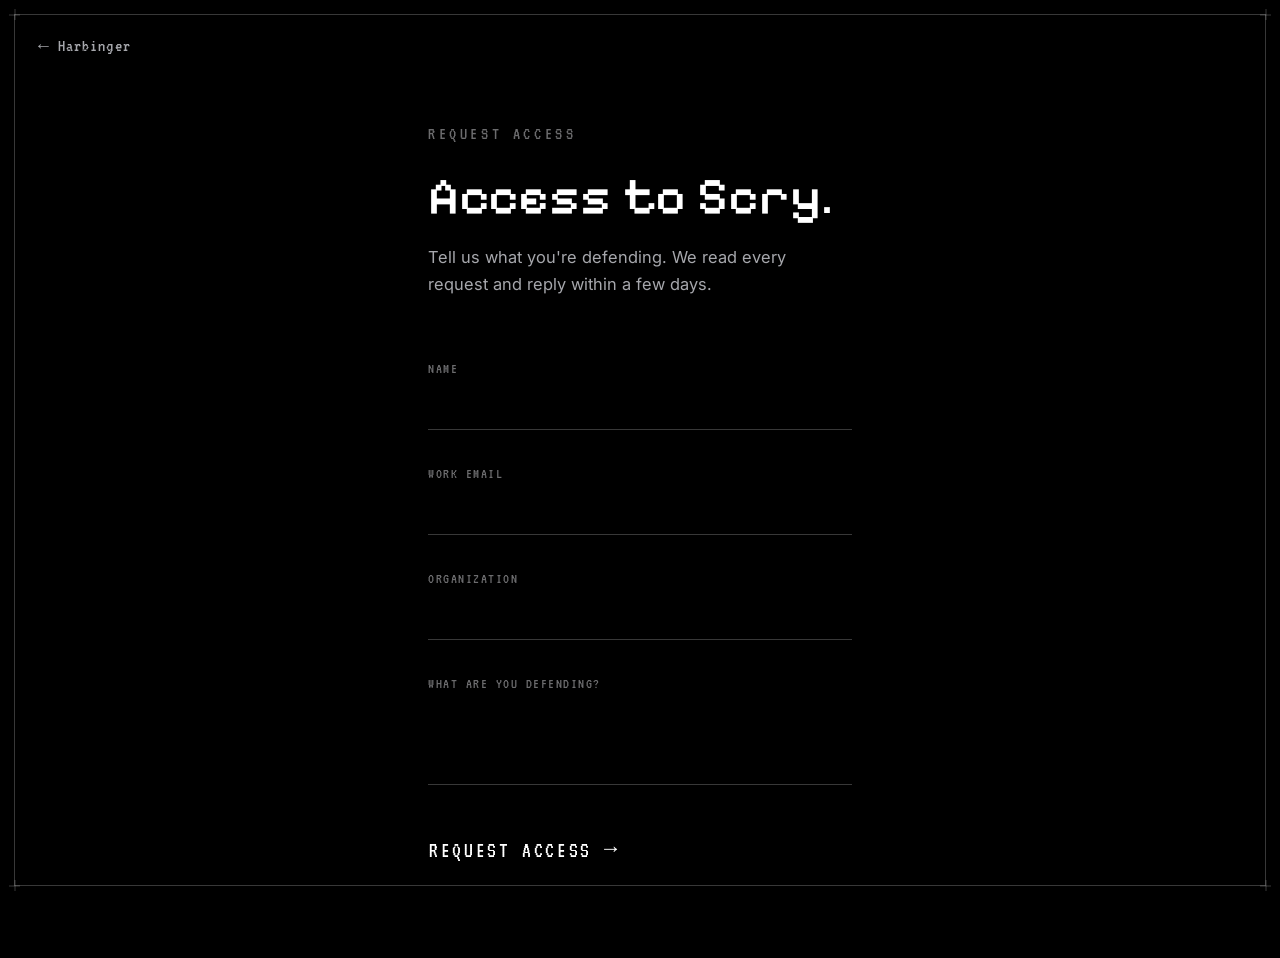
==== access.html @ ead59675 "Revert to cityscape, separate access page + section spacers, code blocks + framed callout in article" ====
<!DOCTYPE html>
<html lang="en">
<head>
<meta charset="UTF-8" />
<meta name="viewport" content="width=device-width, initial-scale=1.0" />
<title>Request access · Harbinger Labs</title>
<meta name="description" content="Request access to Scry — Harbinger Labs' world model for cybersecurity." />
<link rel="preconnect" href="https://fonts.googleapis.com" />
<link rel="preconnect" href="https://fonts.gstatic.com" crossorigin />
<link href="https://fonts.googleapis.com/css2?family=Pixelify+Sans:wght@400;500;600&family=Inter:wght@400;500;600&family=VT323&display=swap" rel="stylesheet" />
<style>
  :root{
    --bg:#000; --ink:#fff; --ink-2:#C9CACE; --dim:#A6A7AC; --faint:#6C6C6E;
    --line:rgba(255,255,255,.22); --line-soft:rgba(255,255,255,.10);
    --pixel:'Pixelify Sans',monospace; --body:'Inter',system-ui,sans-serif; --term:'VT323',monospace;
    --ease:cubic-bezier(.22,.61,.36,1); --frame:14px;
  }
  *{box-sizing:border-box;margin:0;padding:0}
  html{-webkit-text-size-adjust:100%}
  body{background:var(--bg);color:var(--ink);font-family:var(--body);font-weight:400;line-height:1.6;
    -webkit-font-smoothing:antialiased;min-height:100vh}
  a{color:inherit;text-decoration:none}
  ::selection{background:#fff;color:#000}

  /* architectural frame */
  .grid{position:fixed;inset:0;z-index:1;pointer-events:none}
  .grid__frame{position:absolute;inset:var(--frame);border:1px solid var(--line)}
  .tick{position:absolute;width:11px;height:11px}
  .tick::before,.tick::after{content:"";position:absolute;background:var(--line)}
  .tick::before{left:50%;top:0;bottom:0;width:1px;transform:translateX(-.5px)}
  .tick::after{top:50%;left:0;right:0;height:1px;transform:translateY(-.5px)}
  .tick.tl{left:calc(var(--frame) - 5px);top:calc(var(--frame) - 5px)}
  .tick.tr{right:calc(var(--frame) - 5px);top:calc(var(--frame) - 5px)}
  .tick.bl{left:calc(var(--frame) - 5px);bottom:calc(var(--frame) - 5px)}
  .tick.br{right:calc(var(--frame) - 5px);bottom:calc(var(--frame) - 5px)}

  .back{position:fixed;top:calc(var(--frame) + 18px);left:calc(var(--frame) + 24px);z-index:3;
    font-family:var(--term);font-size:18px;letter-spacing:.06em;color:var(--dim);transition:color .3s var(--ease)}
  .back:hover{color:#fff}

  .wrap{position:relative;z-index:2;min-height:100vh;display:flex;flex-direction:column;justify-content:center;
    max-width:480px;margin:0 auto;padding:120px 28px 90px}
  .eyebrow{font-family:var(--term);font-size:18px;letter-spacing:.2em;text-transform:uppercase;color:var(--faint);margin-bottom:20px}
  .title{font-family:var(--pixel);font-weight:500;font-size:clamp(34px,7vw,52px);line-height:1.06;letter-spacing:.01em}
  .sub{margin-top:20px;color:var(--dim);font-size:16.5px;line-height:1.62;max-width:42ch}

  /* vertical form */
  .form{margin-top:clamp(40px,7vw,60px);display:flex;flex-direction:column;gap:clamp(24px,4vw,32px)}
  .field{display:flex;flex-direction:column;gap:10px}
  .field span{font-family:var(--term);font-size:15px;letter-spacing:.1em;text-transform:uppercase;color:var(--faint)}
  .field input,.field textarea{background:transparent;border:0;border-bottom:1px solid var(--line);color:#fff;
    font-family:var(--body);font-size:17px;padding:9px 2px;transition:border-color .3s var(--ease);resize:none}
  .field input:focus,.field textarea:focus{outline:none;border-color:#fff}
  .field input.bad,.field textarea.bad{border-color:#E2685F}
  .submit{margin-top:14px;align-self:flex-start;display:inline-flex;align-items:center;gap:12px;background:none;border:0;
    cursor:pointer;color:#fff;font-family:var(--term);font-size:22px;letter-spacing:.12em;text-transform:uppercase;
    padding:6px 1px;position:relative}
  .submit::after{content:"";position:absolute;left:0;bottom:0;height:1px;width:100%;background:#fff;transform:scaleX(0);
    transform-origin:right;transition:transform .35s var(--ease)}
  .submit:hover::after{transform:scaleX(1);transform-origin:left}
  .arr{transition:transform .35s var(--ease);display:inline-block}
  .submit:hover .arr{transform:translateX(8px)}

  .done__k{font-family:var(--pixel);font-weight:500;font-size:clamp(26px,5vw,38px);color:#fff;
    text-shadow:0 0 24px rgba(255,255,255,.30)}
  .done__d{margin-top:18px;color:var(--dim);font-size:16.5px;line-height:1.62}
  .done__d a{color:#fff;border-bottom:1px solid var(--line);padding-bottom:1px}

  @media(prefers-reduced-motion:reduce){*{animation:none!important;transition-duration:.001s!important}}
</style>
</head>
<body>

<div class="grid" aria-hidden="true">
  <div class="grid__frame"></div>
  <span class="tick tl"></span><span class="tick tr"></span>
  <span class="tick bl"></span><span class="tick br"></span>
</div>

<a class="back" href="index.html">← Harbinger</a>

<main class="wrap">
  <p class="eyebrow">Request access</p>
  <h1 class="title">Access to Scry.</h1>
  <p class="sub">Tell us what you're defending. We read every request and reply within a few days.</p>

  <form class="form" id="accessForm" novalidate>
    <label class="field"><span>Name</span><input name="name" type="text" autocomplete="name" required></label>
    <label class="field"><span>Work email</span><input name="email" type="email" autocomplete="email" required></label>
    <label class="field"><span>Organization</span><input name="org" type="text" autocomplete="organization"></label>
    <label class="field"><span>What are you defending?</span><textarea name="use" rows="3"></textarea></label>
    <button class="submit" type="submit"><span>Request access</span><span class="arr">→</span></button>
  </form>

  <div class="done" id="done" hidden>
    <p class="done__k">Request received.</p>
    <p class="done__d">We'll reach you at the address you gave. <a href="index.html">Back to home →</a></p>
  </div>
</main>

<script>
  (function(){
    const f=document.getElementById('accessForm'); if(!f) return;
    const ok=v=>/^[^@\s]+@[^@\s]+\.[^@\s]+$/.test(v);
    f.addEventListener('submit',e=>{
      e.preventDefault();
      const name=f.name.value.trim(), email=f.email.value.trim();
      f.name.classList.toggle('bad',!name);
      f.email.classList.toggle('bad',!ok(email));
      if(!name||!ok(email)) return;
      f.hidden=true; document.getElementById('done').hidden=false;
    });
    [f.name,f.email].forEach(i=>i.addEventListener('input',()=>i.classList.remove('bad')));
  })();
</script>
</body>
</html>
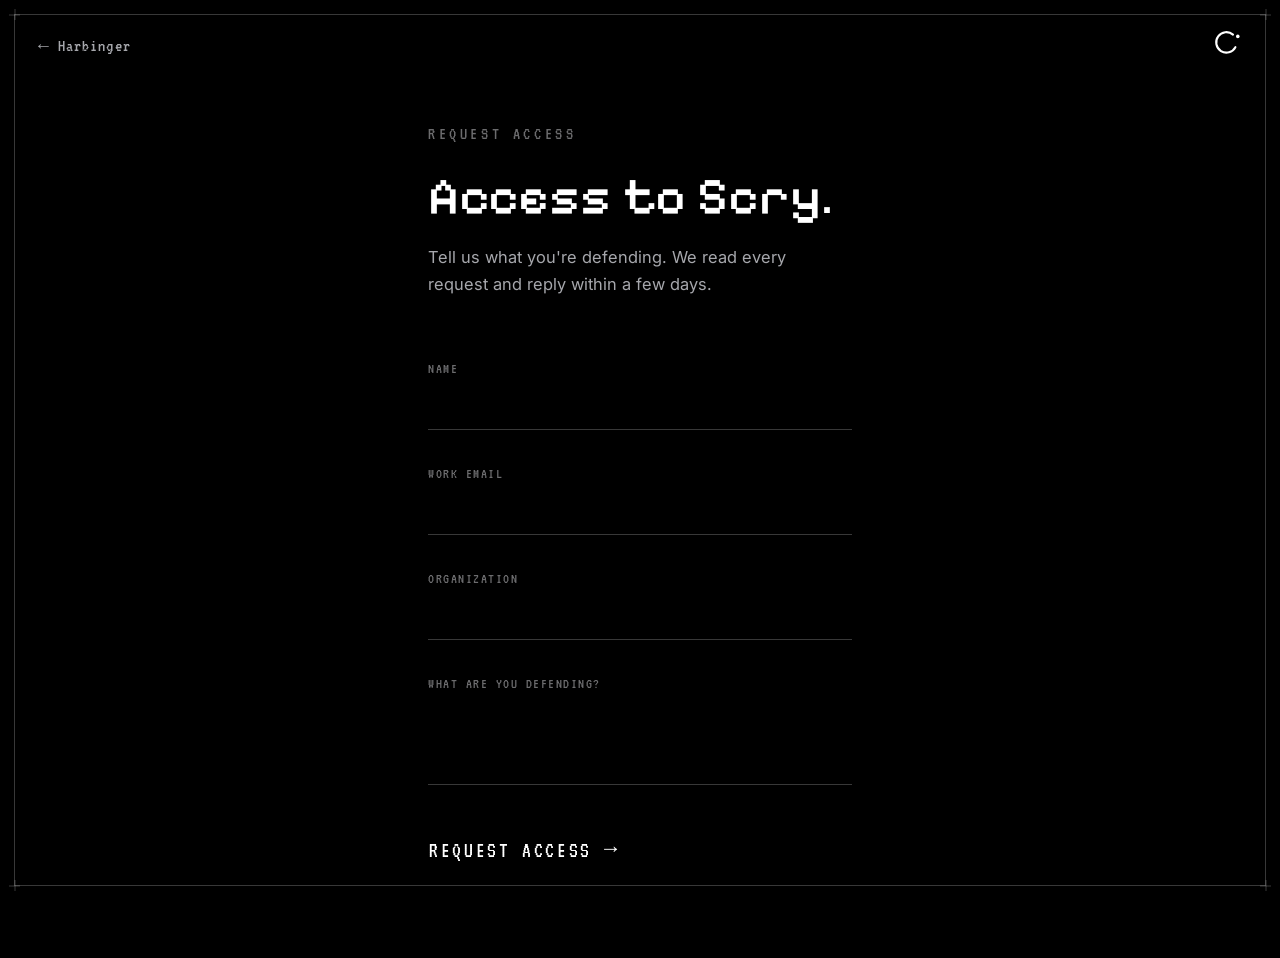
==== commit fa5c1a5a: "Access page logo top-right; clearer closing line" ====
--- a/access.html
+++ b/access.html
@@ -37,6 +37,9 @@
   .back{position:fixed;top:calc(var(--frame) + 18px);left:calc(var(--frame) + 24px);z-index:3;
     font-family:var(--term);font-size:18px;letter-spacing:.06em;color:var(--dim);transition:color .3s var(--ease)}
   .back:hover{color:#fff}
+  .logo{position:fixed;top:calc(var(--frame) + 14px);right:calc(var(--frame) + 24px);z-index:3;display:block;transition:opacity .3s var(--ease)}
+  .logo svg{width:30px;height:30px;display:block}
+  .logo:hover{opacity:.7}
 
   .wrap{position:relative;z-index:2;min-height:100vh;display:flex;flex-direction:column;justify-content:center;
     max-width:480px;margin:0 auto;padding:120px 28px 90px}
@@ -78,6 +81,12 @@
 </div>
 
 <a class="back" href="index.html">← Harbinger</a>
+<a class="logo" href="index.html" aria-label="Harbinger home">
+  <svg viewBox="0 0 100 100" aria-hidden="true">
+    <path d="M70 22 A34 34 0 1 0 78 64" fill="none" stroke="#fff" stroke-width="7" stroke-linecap="round"/>
+    <circle cx="86" cy="28" r="6" fill="#fff"/>
+  </svg>
+</a>
 
 <main class="wrap">
   <p class="eyebrow">Request access</p>
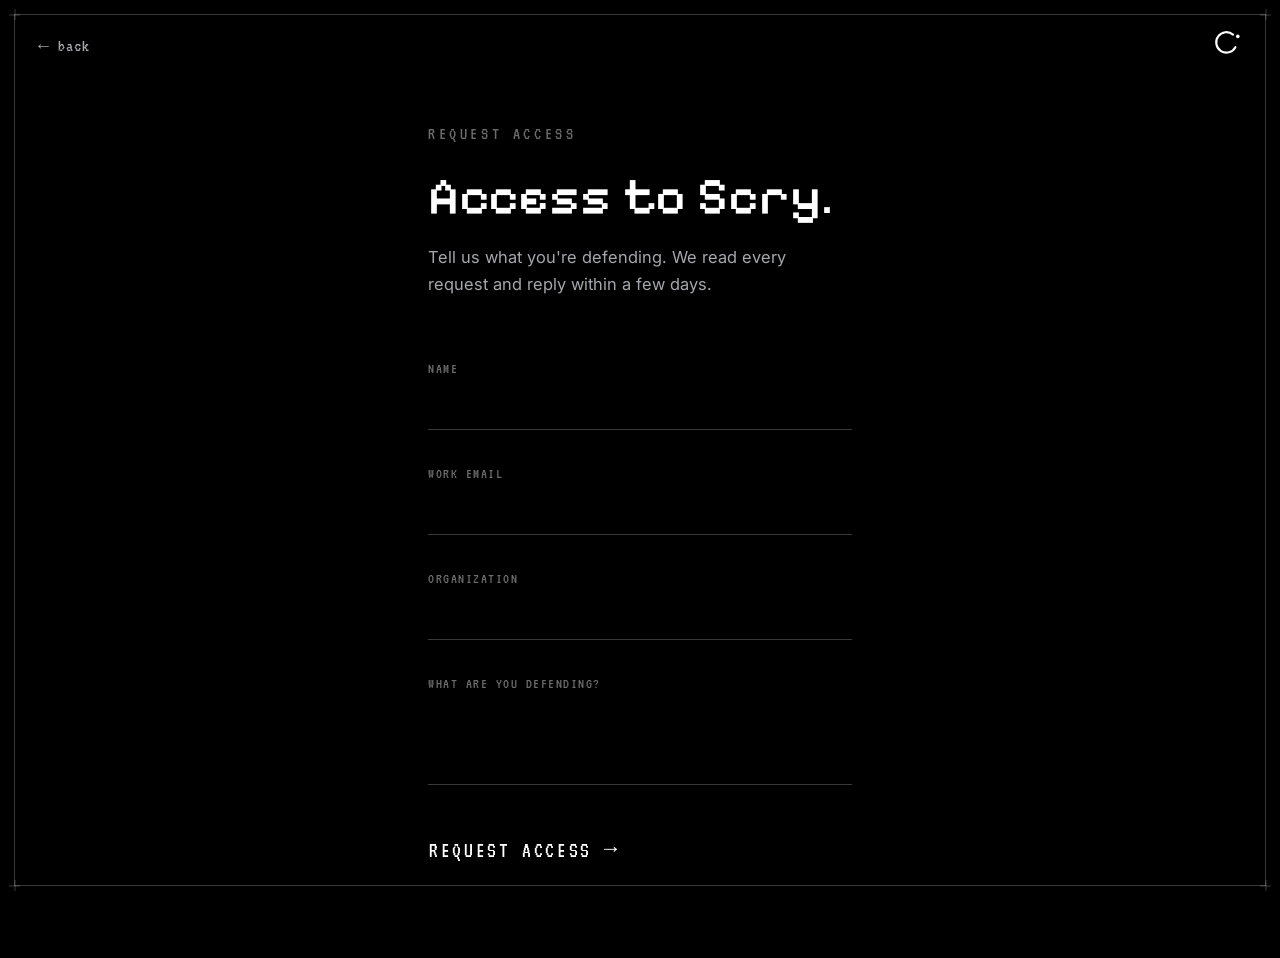
==== commit aca34a93: "Access page: back link reads 'back'" ====
--- a/access.html
+++ b/access.html
@@ -80,7 +80,7 @@
   <span class="tick bl"></span><span class="tick br"></span>
 </div>
 
-<a class="back" href="index.html">← Harbinger</a>
+<a class="back" href="index.html">← back</a>
 <a class="logo" href="index.html" aria-label="Harbinger home">
   <svg viewBox="0 0 100 100" aria-hidden="true">
     <path d="M70 22 A34 34 0 1 0 78 64" fill="none" stroke="#fff" stroke-width="7" stroke-linecap="round"/>
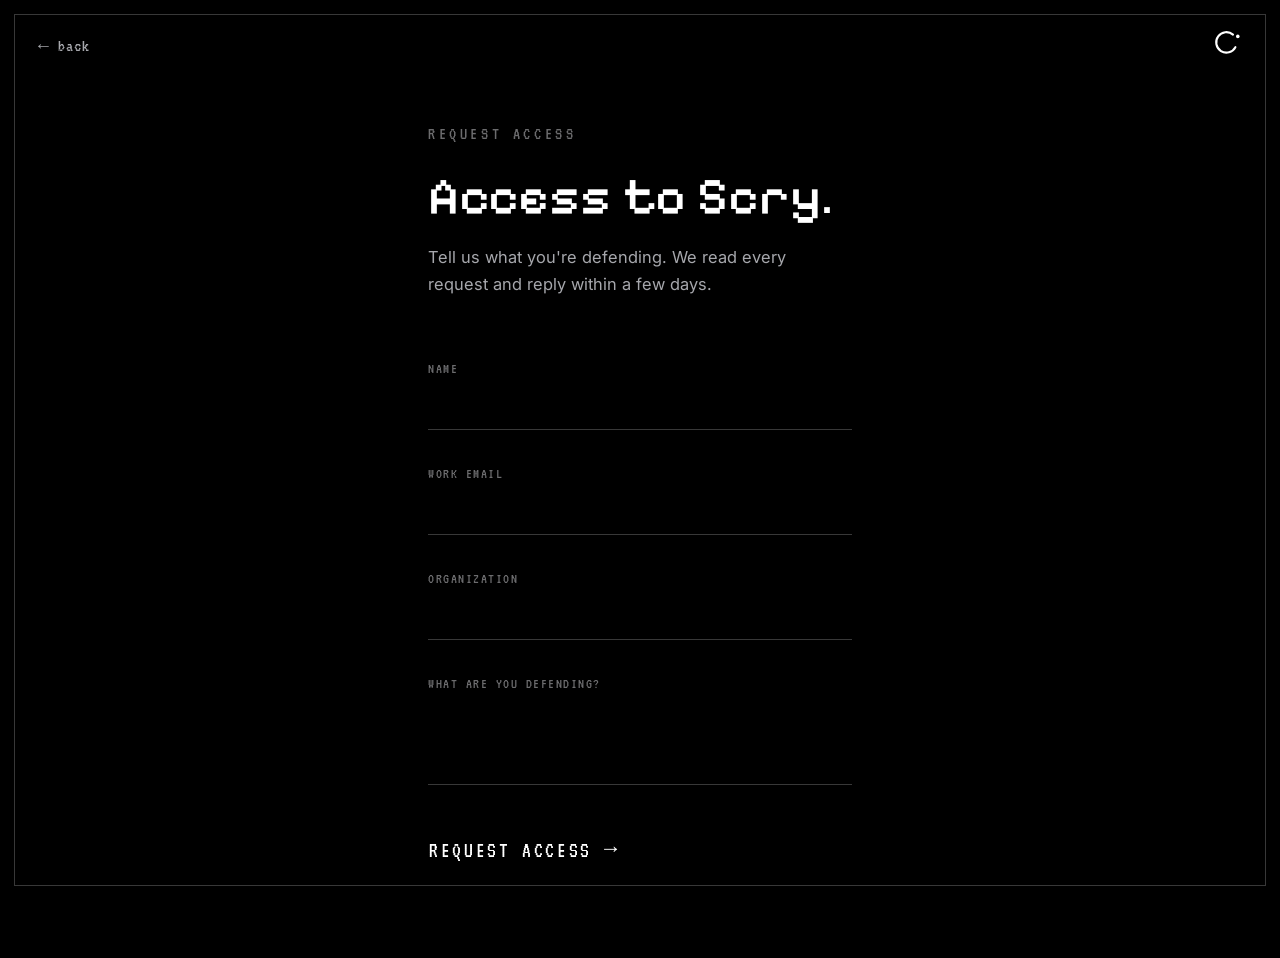
==== commit 246f6f32: "Remove corner crosshair ticks from frame" ====
--- a/access.html
+++ b/access.html
@@ -76,8 +76,6 @@
 
 <div class="grid" aria-hidden="true">
   <div class="grid__frame"></div>
-  <span class="tick tl"></span><span class="tick tr"></span>
-  <span class="tick bl"></span><span class="tick br"></span>
 </div>
 
 <a class="back" href="index.html">← back</a>
